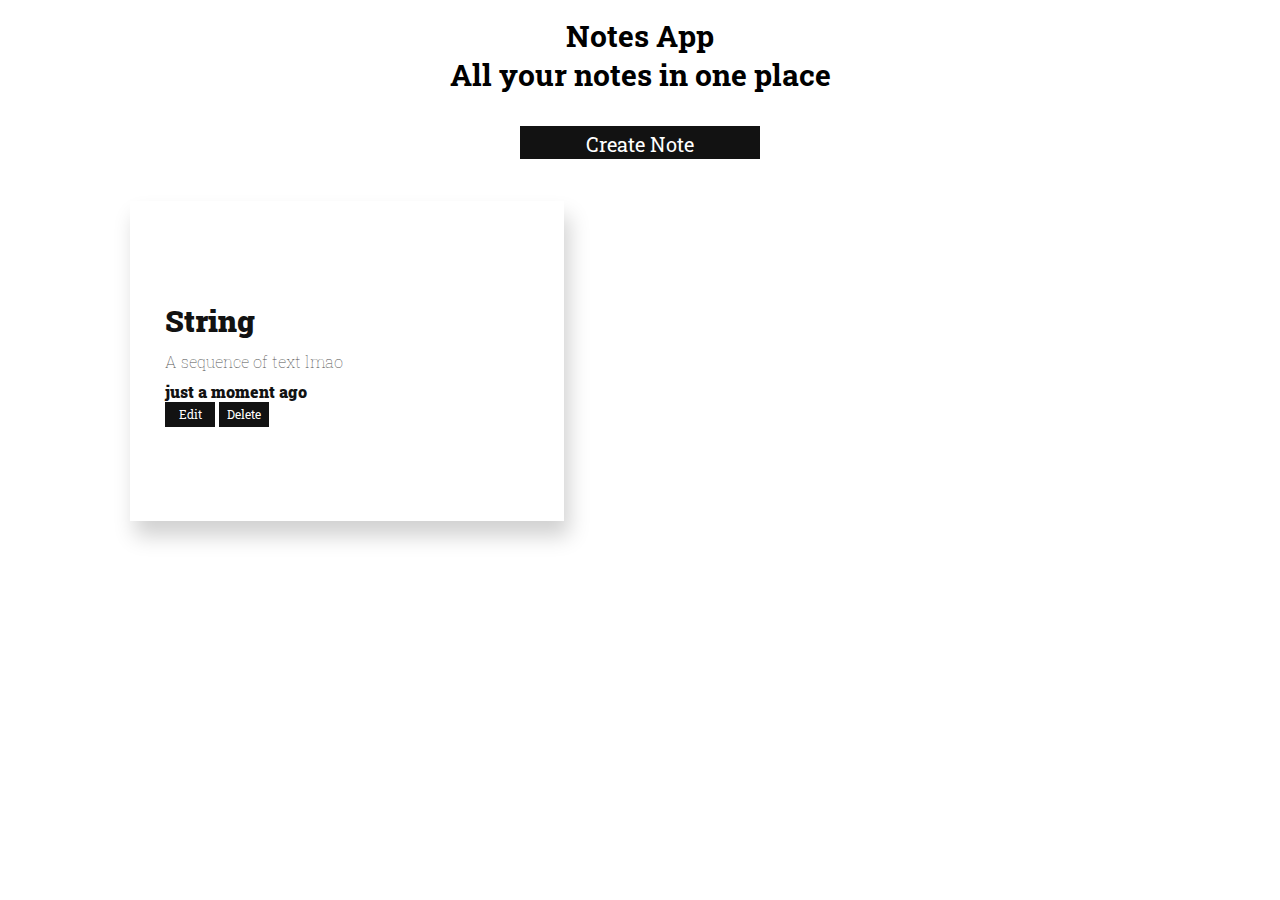
==== index.html @ 2159eb33 "edit-container placeholder" ====
<!DOCTYPE html>
<html lang="en">
	<head>
		<title>Notes App</title>

		<meta charset="UTF-8" />
		<meta http-equiv="Content-Type" content="text/html; charset=UTF-8" />
		<meta http-equiv="X-UA-Compatible" content="IE=Edge" />
		<meta
			name="format-detection"
			content="telephone=no, address=no, email=no"
		/>
		<meta name="viewport" content="width=device-width, initial-scale=1.0" />

		<link rel="stylesheet" href="resources/styles.css" />
	</head>
	<body onload="loadStoredNotes()">
		<header class="header">
			<div class="container">
				<h1>Notes App</h1>
				<h2>All your notes in one place</h2>
			</div>
		</header>

		<div class="actions">
			<input
				type="text"
				id="search-text"
				class="input"
				placeholder="Filter notes"
			/>
			<select class="dropdown" id="filter-by">
				<option value="byEdited">Sort by last edited</option>
				<option value="byCreated">Sort by recently created</option>
				<option value="alphabetical">Sort by alphabetically</option>
			</select>

			<button id="create-note" class="button">Create Note</button>
		</div>

		<div class="edit-container" id="new-container">
			<input
				type="text"
				name="title"
				id="new-note-title"
				class="title-input"
				placeholder="Title"
			/>
			<textarea
				name="body"
				id="new-note-body"
				class="body-input"
				placeholder="Take your note here"
			></textarea>
			<button class="save-button" id="save-note">Save Note</button>
		</div>

		<div class="edit-container" id="update-container">
			<input
				type="text"
				name="title"
				id="updated-note-title"
				class="title-input"
				placeholder="Title"
			/>
			<textarea
				name="body"
				id="updated-note-body"
				class="body-input"
				placeholder="Take your note here"
			></textarea>
			<button class="save-button" id="save-updated-note">Save Changes</button>
		</div>

		<div class="container">
			<div id="notes">
				<a href="#" class="list-item" id="noteTemplate" style="display: none">
					<p class="title">String</p>
					<p class="content">A sequence of text lmao</p>
					<span class="date">just a moment ago</span>
					<br />
					<button class="edit-button" onclick="updateNote(this)">Edit</button>
					<button class="delete-button" onclick="deleteNote(this)">
						Delete
					</button>
				</a>
				<a href="#" class="list-item" id="buttonTest">
					<p class="title">String</p>
					<p class="content">A sequence of text lmao</p>
					<span class="date">just a moment ago</span>
					<br />
					<button class="edit-button" onclick="updateNote(this)">Edit</button>
					<button class="delete-button" onclick="deleteNote(this)">
						Delete
					</button>
				</a>
			</div>
		</div>

		<script src="resources/script.js"></script>
	</body>
</html>
---- resources/styles.css ----
@import url("https://fonts.googleapis.com/css2?family=Roboto+Slab&display=swap");

html {
	padding: 0;
	margin: 0;
	font-family: "Roboto Slab", serif;
}

body {
	margin: 0;
}

header {
	display: block;
	width: 100%;
	margin-top: 1em;
}

h1,
h2 {
	text-align: center;
	padding: 0;
	margin: 0;
	font-size: 30px;
}

.actions {
	text-align: center;
	margin: 2em 0;
}

.actions input,
.actions select {
	font-size: 15px;
	font-weight: 100;
	line-height: 35px;
	color: #707070;
	border: 1px solid #707070;
	/* visibility: hidden; */
	display: none;
}

.actions input {
	width: 140px;
	padding: 0 0.5em;
	line-height: 33px;
	height: 33px;
}

.actions select {
	-webkit-appearance: none;
	-moz-appearance: none;
	appearance: none;
	width: 180px;
	padding: 0 0.5em;
	line-height: 35px;
	height: 35px;
	font-family: inherit;
}

.container {
	width: 100%;
	position: relative;
	display: inline-block;
}

#create-note {
	width: 240px;
	height: 33px;
	line-height: 35px;
	background-color: #121212;
	color: #ffffff;
	border: none;
	font-family: "Roboto Slab", serif;
	font-size: 20px;
	font-weight: 400;
}

#create-note a {
	text-decoration: none;
}

#notes {
	padding-left: 120px;
	margin-bottom: 100px;
	display: block;
}

#notes a {
	display: inline-block;
	color: #121212;
	text-decoration: none;
	padding: 100px 35px 50px 35px;
	margin: 10px;
	width: calc(40% - 100px);
	height: 170px;
	box-shadow: 5px 15px 20px #d1d1d1;
}

#notes a > p {
	margin: 0;
}

#notes a > p:nth-of-type(1) {
	font-size: 30px;
	font-weight: 900;
	margin-bottom: 0.4em;
}

#notes a > p:nth-of-type(2) {
	font-size: 16px;
	font-weight: 100;
	color: #525252;
	line-height: 1.3em;
}

#notes a > span {
	display: inline-block;
	margin-top: 0.5em;
	font-weight: 900;
}

.edit-button {
	width: 50px;
	height: 25px;
	background-color: #121212;
	color: #ffffff;
	border: none;
	font-family: "Roboto Slab", serif;
	font-size: 12px;
}

.delete-button {
	width: 50px;
	height: 25px;
	background-color: #121212;
	color: #ffffff;
	border: none;
	font-family: "Roboto Slab", serif;
	font-size: 12px;
}

.edit-container {
	margin: 0 auto;
	width: calc(60% - 8em);
	padding: 2em 4em;
	box-shadow: 5px 15px 20px #d1d1d1;
	display: none;
}

.edit-container input {
	display: inherit;
	width: 100%;
	background: none;
	line-height: 5rem;
	height: 5rem;
	font-size: 3rem;
	font-weight: 900;
	border: none;
	border-bottom: #121212;
}

.edit-container input::placeholder {
	color: #b9b9b9;
}

.edit-container textarea {
	display: inherit;
	width: 100%;
	border: none;
	height: 400px;
	font-family: "Roboto Slab", serif;
	opacity: 0.5;
	font-weight: 100;
	padding: 1em 0;
	border-top: 1px solid #b9b9b9;
	resize: none;
}

.edit-container textarea::placeholder {
	color: #707070;
}

.save-button {
	width: 240px;
	height: 35px;
	line-height: 35px;
	color: #ffffff;
	background-color: #121212;
	border: none;
	font-size: 20px;
	font-family: "Roboto Slab", serif;
	margin: 2em 0;
}
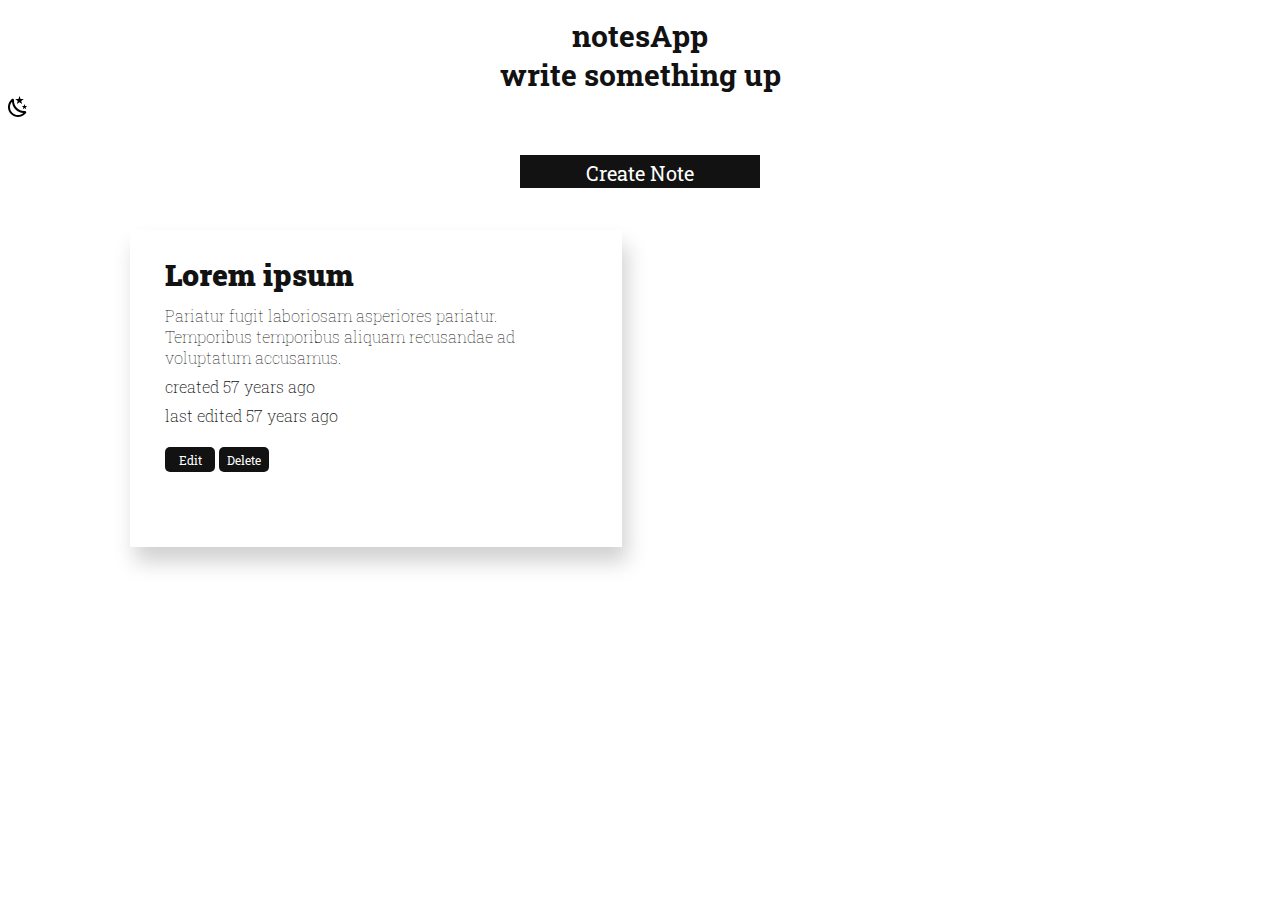
==== commit 25e21b87: "dark-mode" ====
--- a/index.html
+++ b/index.html
@@ -14,11 +14,33 @@
 
 		<link rel="stylesheet" href="resources/styles.css" />
 	</head>
-	<body onload="loadStoredNotes()">
+	<body onload="loadStoredNotes(); loadDates()">
 		<header class="header">
 			<div class="container">
-				<h1>Notes App</h1>
-				<h2>All your notes in one place</h2>
+				<h1>notesApp</h1>
+				<h2>write something up</h2>
+				<button class="dark-mode-btn">
+					<svg
+						class="moon-icon"
+						style="width: 24px; height: 24px"
+						viewBox="0 0 24 24"
+					>
+						<path
+							fill="currentColor"
+							d="M17.75,4.09L15.22,6.03L16.13,9.09L13.5,7.28L10.87,9.09L11.78,6.03L9.25,4.09L12.44,4L13.5,1L14.56,4L17.75,4.09M21.25,11L19.61,12.25L20.2,14.23L18.5,13.06L16.8,14.23L17.39,12.25L15.75,11L17.81,10.95L18.5,9L19.19,10.95L21.25,11M18.97,15.95C19.8,15.87 20.69,17.05 20.16,17.8C19.84,18.25 19.5,18.67 19.08,19.07C15.17,23 8.84,23 4.94,19.07C1.03,15.17 1.03,8.83 4.94,4.93C5.34,4.53 5.76,4.17 6.21,3.85C6.96,3.32 8.14,4.21 8.06,5.04C7.79,7.9 8.75,10.87 10.95,13.06C13.14,15.26 16.1,16.22 18.97,15.95M17.33,17.97C14.5,17.81 11.7,16.64 9.53,14.5C7.36,12.31 6.2,9.5 6.04,6.68C3.23,9.82 3.34,14.64 6.35,17.66C9.37,20.67 14.19,20.78 17.33,17.97Z"
+						/>
+					</svg>
+					<svg
+						class="sun-icon"
+						style="width: 24px; height: 24px"
+						viewBox="0 0 24 24"
+					>
+						<path
+							fill="currentColor"
+							d="M3.55,18.54L4.96,19.95L6.76,18.16L5.34,16.74M11,22.45C11.32,22.45 13,22.45 13,22.45V19.5H11M12,5.5A6,6 0 0,0 6,11.5A6,6 0 0,0 12,17.5A6,6 0 0,0 18,11.5C18,8.18 15.31,5.5 12,5.5M20,12.5H23V10.5H20M17.24,18.16L19.04,19.95L20.45,18.54L18.66,16.74M20.45,4.46L19.04,3.05L17.24,4.84L18.66,6.26M13,0.55H11V3.5H13M4,10.5H1V12.5H4M6.76,4.84L4.96,3.05L3.55,4.46L5.34,6.26L6.76,4.84Z"
+						/>
+					</svg>
+				</button>
 			</div>
 		</header>
 
@@ -76,18 +98,28 @@
 			<div id="notes">
 				<a href="#" class="list-item" id="noteTemplate" style="display: none">
 					<p class="title">String</p>
-					<p class="content">A sequence of text lmao</p>
+					<p class="content">A sequence of text</p>
 					<span class="date">just a moment ago</span>
+					<br />
 					<br />
 					<button class="edit-button" onclick="updateNote(this)">Edit</button>
 					<button class="delete-button" onclick="deleteNote(this)">
 						Delete
 					</button>
 				</a>
-				<a href="#" class="list-item" id="buttonTest">
-					<p class="title">String</p>
-					<p class="content">A sequence of text lmao</p>
+				<!-- Remove this when the app is consider done  -->
+				<a href="#" class="list-item" id="1595007379">
+					<p class="title">Lorem ipsum</p>
+					<p class="content">
+						Pariatur fugit laboriosam asperiores pariatur. Temporibus temporibus
+						aliquam recusandae ad voluptatum accusamus.
+					</p>
 					<span class="date">just a moment ago</span>
+					<br />
+					<span class="last-edited" id="1595007378"
+						>Last edited 2 hours ago</span
+					>
+					<br />
 					<br />
 					<button class="edit-button" onclick="updateNote(this)">Edit</button>
 					<button class="delete-button" onclick="deleteNote(this)">
@@ -98,5 +130,6 @@
 		</div>
 
 		<script src="resources/script.js"></script>
+		<script src="resources/moment.min.js"></script>
 	</body>
 </html>
--- a/resources/styles.css
+++ b/resources/styles.css
@@ -3,11 +3,31 @@
 html {
 	padding: 0;
 	margin: 0;
-	font-family: "Roboto Slab", serif;
 }
 
 body {
-	margin: 0;
+	transition: color 600ms, background-color 600ms;
+	--font: "Roboto Slab", serif;
+	--font-color-primary: #121212;
+	--font-color-secondary: #ffffff;
+	--background-primary: #ffffff;
+	--background-secondary: #ffffff;
+	--button-background: #121212;
+	--color-primary: #707070;
+	--shadow-color: #d1d1d1;
+	margin: 0;
+	font-family: var(--font);
+	background-color: var(--background-primary);
+}
+
+body.dark-mode {
+	--font-color-primary: #ffffff;
+	--font-color-secondary: #ffffff;
+	--background-primary: #121212;
+	--background-secondary: #212121;
+	--button-background: #323232;
+	--color-primary: #707070;
+	--shadow-color: #000000;
 }
 
 header {
@@ -22,6 +42,18 @@
 	padding: 0;
 	margin: 0;
 	font-size: 30px;
+	color: var(--font-color-primary);
+}
+
+.dark-mode-btn {
+	display: block;
+	background: none;
+	border: none;
+}
+
+.sun-icon {
+	display: none;
+	color: #ffffff;
 }
 
 .actions {
@@ -68,10 +100,10 @@
 	width: 240px;
 	height: 33px;
 	line-height: 35px;
-	background-color: #121212;
-	color: #ffffff;
-	border: none;
-	font-family: "Roboto Slab", serif;
+	background-color: var(--button-background);
+	color: var(--font-color-secondary);
+	border: none;
+	font-family: var(--font);
 	font-size: 20px;
 	font-weight: 400;
 }
@@ -86,15 +118,18 @@
 	display: block;
 }
 
+.list-item {
+	background-color: var(--background-secondary);
+	color: var(--font-color-primary);
+}
+
 #notes a {
 	display: inline-block;
-	color: #121212;
 	text-decoration: none;
-	padding: 100px 35px 50px 35px;
+	padding: 25px 35px 75px 35px;
 	margin: 10px;
-	width: calc(40% - 100px);
-	height: 170px;
-	box-shadow: 5px 15px 20px #d1d1d1;
+	width: calc(45% - 100px);
+	box-shadow: 5px 15px 20px var(--shadow-color);
 }
 
 #notes a > p {
@@ -110,33 +145,35 @@
 #notes a > p:nth-of-type(2) {
 	font-size: 16px;
 	font-weight: 100;
-	color: #525252;
+	color: var(--font-color-primary);
 	line-height: 1.3em;
 }
 
 #notes a > span {
 	display: inline-block;
 	margin-top: 0.5em;
-	font-weight: 900;
+	font-weight: 200;
 }
 
 .edit-button {
 	width: 50px;
 	height: 25px;
-	background-color: #121212;
-	color: #ffffff;
-	border: none;
-	font-family: "Roboto Slab", serif;
+	background-color: var(--button-background);
+	color: var(--font-color-secondary);
+	border: none;
+	border-radius: 5px;
+	font-family: var(--font);
 	font-size: 12px;
 }
 
 .delete-button {
 	width: 50px;
 	height: 25px;
-	background-color: #121212;
-	color: #ffffff;
-	border: none;
-	font-family: "Roboto Slab", serif;
+	background-color: var(--button-background);
+	color: var(--font-color-secondary);
+	border: none;
+	border-radius: 5px;
+	font-family: var(--font);
 	font-size: 12px;
 }
 
@@ -144,7 +181,7 @@
 	margin: 0 auto;
 	width: calc(60% - 8em);
 	padding: 2em 4em;
-	box-shadow: 5px 15px 20px #d1d1d1;
+	box-shadow: 5px 15px 20px var(--shadow-color);
 	display: none;
 }
 
@@ -157,7 +194,8 @@
 	font-size: 3rem;
 	font-weight: 900;
 	border: none;
-	border-bottom: #121212;
+	border-bottom: var(--button-background);
+	color: var(--font-color-primary);
 }
 
 .edit-container input::placeholder {
@@ -169,12 +207,14 @@
 	width: 100%;
 	border: none;
 	height: 400px;
-	font-family: "Roboto Slab", serif;
+	font-family: var(--font);
 	opacity: 0.5;
 	font-weight: 100;
 	padding: 1em 0;
 	border-top: 1px solid #b9b9b9;
 	resize: none;
+	color: var(--font-color-primary);
+	background-color: var(--background-secondary);
 }
 
 .edit-container textarea::placeholder {
@@ -185,10 +225,10 @@
 	width: 240px;
 	height: 35px;
 	line-height: 35px;
-	color: #ffffff;
-	background-color: #121212;
+	color: var(--font-color-secondary);
+	background-color: var(--button-background);
 	border: none;
 	font-size: 20px;
-	font-family: "Roboto Slab", serif;
+	font-family: var(--font);
 	margin: 2em 0;
 }
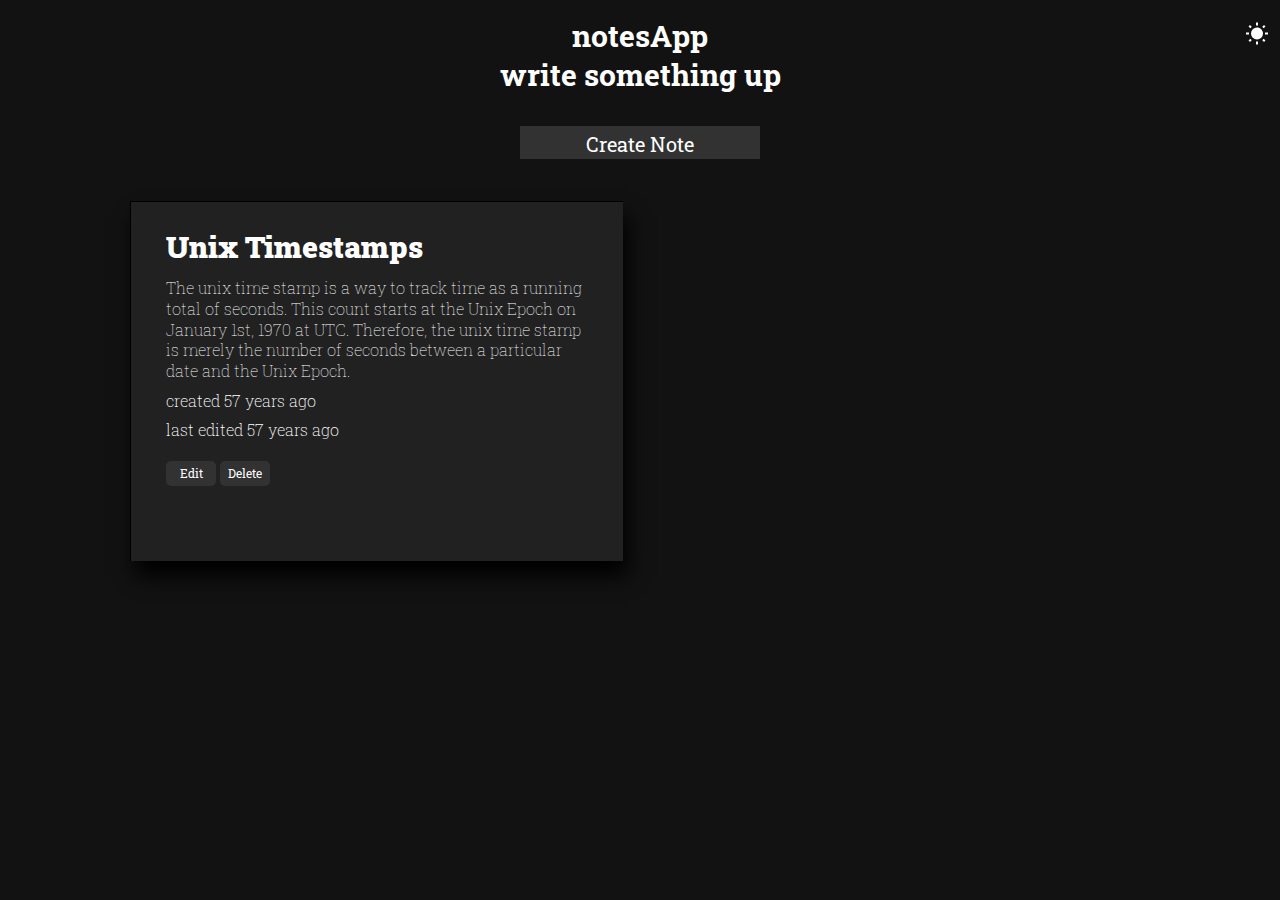
==== commit bf474473: "Responsive notes" ====
--- a/index.html
+++ b/index.html
@@ -14,7 +14,7 @@
 
 		<link rel="stylesheet" href="resources/styles.css" />
 	</head>
-	<body onload="loadStoredNotes(); loadDates()">
+	<body class="dark-mode" onload="loadStoredNotes(); loadDates()">
 		<header class="header">
 			<div class="container">
 				<h1>notesApp</h1>
@@ -109,10 +109,12 @@
 				</a>
 				<!-- Remove this when the app is consider done  -->
 				<a href="#" class="list-item" id="1595007379">
-					<p class="title">Lorem ipsum</p>
+					<p class="title">Unix Timestamps</p>
 					<p class="content">
-						Pariatur fugit laboriosam asperiores pariatur. Temporibus temporibus
-						aliquam recusandae ad voluptatum accusamus.
+						The unix time stamp is a way to track time as a running total of
+						seconds. This count starts at the Unix Epoch on January 1st, 1970 at
+						UTC. Therefore, the unix time stamp is merely the number of seconds
+						between a particular date and the Unix Epoch.
 					</p>
 					<span class="date">just a moment ago</span>
 					<br />
--- a/resources/styles.css
+++ b/resources/styles.css
@@ -10,8 +10,8 @@
 	--font: "Roboto Slab", serif;
 	--font-color-primary: #121212;
 	--font-color-secondary: #ffffff;
-	--background-primary: #ffffff;
-	--background-secondary: #ffffff;
+	--background-primary: #f7f7f7;
+	--background-secondary: #eeeeee;
 	--button-background: #121212;
 	--color-primary: #707070;
 	--shadow-color: #d1d1d1;
@@ -49,10 +49,17 @@
 	display: block;
 	background: none;
 	border: none;
+	position: absolute;
+	top: 5px;
+	right: 5px;
+}
+
+.moon-icon {
+	display: none;
 }
 
 .sun-icon {
-	display: none;
+	display: block;
 	color: #ffffff;
 }
 
@@ -130,6 +137,8 @@
 	margin: 10px;
 	width: calc(45% - 100px);
 	box-shadow: 5px 15px 20px var(--shadow-color);
+	border-top: 1px solid var(--shadow-color);
+	border-left: 1px solid var(--shadow-color);
 }
 
 #notes a > p {
@@ -206,11 +215,10 @@
 	display: inherit;
 	width: 100%;
 	border: none;
-	height: 400px;
-	font-family: var(--font);
-	opacity: 0.5;
+	height: 300px;
+	font-family: var(--font);
 	font-weight: 100;
-	padding: 1em 0;
+	padding: 5px;
 	border-top: 1px solid #b9b9b9;
 	resize: none;
 	color: var(--font-color-primary);
@@ -232,3 +240,44 @@
 	font-family: var(--font);
 	margin: 2em 0;
 }
+
+/* Media queries */
+
+@media screen and (max-width: 992px) {
+	#notes {
+		padding-left: 10px;
+		margin-bottom: 50px;
+	}
+
+	#notes a {
+		display: block;
+		width: calc(95% - 100px);
+	}
+
+	#notes a > p:nth-of-type(1) {
+		font-size: 24px;
+	}
+
+	#notes a > p:nth-of-type(2) {
+		font-size: 16px;
+	}
+
+	#notes a > span {
+		font-size: 12px;
+		font-weight: 100;
+	}
+
+	.edit-container {
+		margin: 20px 10px;
+		width: calc(100vw - 100px);
+		padding: 20px 30px;
+	}
+
+	.edit-container textarea {
+		font-size: 16px;
+	}
+	.edit-container input {
+		height: 2rem;
+		font-size: 24px;
+	}
+}
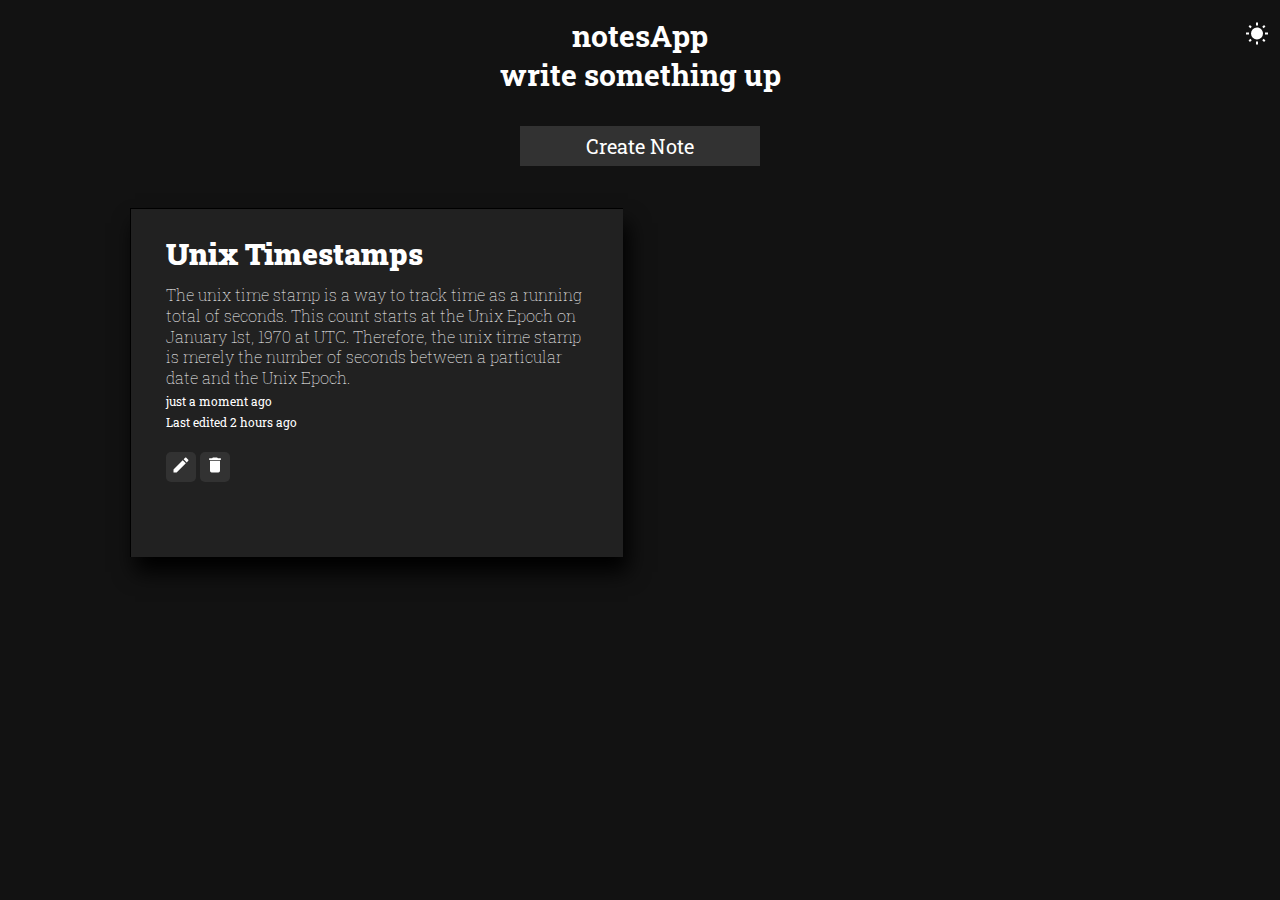
==== commit c7300034: "fixed edit-container bugs" ====
--- a/index.html
+++ b/index.html
@@ -45,18 +45,6 @@
 		</header>
 
 		<div class="actions">
-			<input
-				type="text"
-				id="search-text"
-				class="input"
-				placeholder="Filter notes"
-			/>
-			<select class="dropdown" id="filter-by">
-				<option value="byEdited">Sort by last edited</option>
-				<option value="byCreated">Sort by recently created</option>
-				<option value="alphabetical">Sort by alphabetically</option>
-			</select>
-
 			<button id="create-note" class="button">Create Note</button>
 		</div>
 
@@ -96,19 +84,31 @@
 
 		<div class="container">
 			<div id="notes">
-				<a href="#" class="list-item" id="noteTemplate" style="display: none">
+				<div href="#" class="list-item" id="noteTemplate" style="display: none">
 					<p class="title">String</p>
 					<p class="content">A sequence of text</p>
 					<span class="date">just a moment ago</span>
 					<br />
 					<br />
-					<button class="edit-button" onclick="updateNote(this)">Edit</button>
-					<button class="delete-button" onclick="deleteNote(this)">
-						Delete
+					<button class="edit-button" onclick="updateNote(this)">
+						<svg style="width: 20px; height: 20px" viewBox="0 0 24 24">
+							<path
+								fill="currentColor"
+								d="M20.71,7.04C21.1,6.65 21.1,6 20.71,5.63L18.37,3.29C18,2.9 17.35,2.9 16.96,3.29L15.12,5.12L18.87,8.87M3,17.25V21H6.75L17.81,9.93L14.06,6.18L3,17.25Z"
+							/>
+						</svg>
 					</button>
-				</a>
+					<button class="edit-button" onclick="deleteNote(this)">
+						<svg style="width: 20px; height: 20px" viewBox="0 0 24 24">
+							<path
+								fill="currentColor"
+								d="M19,4H15.5L14.5,3H9.5L8.5,4H5V6H19M6,19A2,2 0 0,0 8,21H16A2,2 0 0,0 18,19V7H6V19Z"
+							/>
+						</svg>
+					</button>
+				</div>
 				<!-- Remove this when the app is consider done  -->
-				<a href="#" class="list-item" id="1595007379">
+				<div href="#" class="list-item" id="1595007379">
 					<p class="title">Unix Timestamps</p>
 					<p class="content">
 						The unix time stamp is a way to track time as a running total of
@@ -123,11 +123,23 @@
 					>
 					<br />
 					<br />
-					<button class="edit-button" onclick="updateNote(this)">Edit</button>
-					<button class="delete-button" onclick="deleteNote(this)">
-						Delete
+					<button class="edit-button" onclick="updateNote(this)">
+						<svg style="width: 20px; height: 20px" viewBox="0 0 24 24">
+							<path
+								fill="currentColor"
+								d="M20.71,7.04C21.1,6.65 21.1,6 20.71,5.63L18.37,3.29C18,2.9 17.35,2.9 16.96,3.29L15.12,5.12L18.87,8.87M3,17.25V21H6.75L17.81,9.93L14.06,6.18L3,17.25Z"
+							/>
+						</svg>
 					</button>
-				</a>
+					<button class="edit-button" onclick="deleteNote(this)">
+						<svg style="width: 20px; height: 20px" viewBox="0 0 24 24">
+							<path
+								fill="currentColor"
+								d="M19,4H15.5L14.5,3H9.5L8.5,4H5V6H19M6,19A2,2 0 0,0 8,21H16A2,2 0 0,0 18,19V7H6V19Z"
+							/>
+						</svg>
+					</button>
+				</div>
 			</div>
 		</div>
 
--- a/resources/styles.css
+++ b/resources/styles.css
@@ -52,6 +52,7 @@
 	position: absolute;
 	top: 5px;
 	right: 5px;
+	cursor: pointer;
 }
 
 .moon-icon {
@@ -68,35 +69,6 @@
 	margin: 2em 0;
 }
 
-.actions input,
-.actions select {
-	font-size: 15px;
-	font-weight: 100;
-	line-height: 35px;
-	color: #707070;
-	border: 1px solid #707070;
-	/* visibility: hidden; */
-	display: none;
-}
-
-.actions input {
-	width: 140px;
-	padding: 0 0.5em;
-	line-height: 33px;
-	height: 33px;
-}
-
-.actions select {
-	-webkit-appearance: none;
-	-moz-appearance: none;
-	appearance: none;
-	width: 180px;
-	padding: 0 0.5em;
-	line-height: 35px;
-	height: 35px;
-	font-family: inherit;
-}
-
 .container {
 	width: 100%;
 	position: relative;
@@ -105,7 +77,7 @@
 
 #create-note {
 	width: 240px;
-	height: 33px;
+	height: 40px;
 	line-height: 35px;
 	background-color: var(--button-background);
 	color: var(--font-color-secondary);
@@ -128,9 +100,10 @@
 .list-item {
 	background-color: var(--background-secondary);
 	color: var(--font-color-primary);
-}
-
-#notes a {
+	padding: 1px;
+}
+
+#notes div {
 	display: inline-block;
 	text-decoration: none;
 	padding: 25px 35px 75px 35px;
@@ -139,51 +112,60 @@
 	box-shadow: 5px 15px 20px var(--shadow-color);
 	border-top: 1px solid var(--shadow-color);
 	border-left: 1px solid var(--shadow-color);
-}
-
-#notes a > p {
-	margin: 0;
-}
-
-#notes a > p:nth-of-type(1) {
+	cursor: auto;
+}
+
+#notes div > p {
+	margin: 0;
+}
+
+#notes div > p:nth-of-type(1) {
 	font-size: 30px;
 	font-weight: 900;
 	margin-bottom: 0.4em;
 }
 
-#notes a > p:nth-of-type(2) {
+#notes div > p:nth-of-type(2) {
 	font-size: 16px;
 	font-weight: 100;
 	color: var(--font-color-primary);
 	line-height: 1.3em;
 }
 
-#notes a > span {
-	display: inline-block;
-	margin-top: 0.5em;
-	font-weight: 200;
-}
+#notes div > span {
+	display: inline-block;
+	font-size: 12px;
+}
+
+/* .edit-button {
+	width: 30px;
+	height: 30px;
+	background-color: var(--button-background);
+	color: var(--font-color-secondary);
+	border: none;
+	border-radius: 5px;
+	font-family: var(--font);
+	font-size: 12px;
+	cursor: pointer;
+} */
 
 .edit-button {
-	width: 50px;
-	height: 25px;
-	background-color: var(--button-background);
-	color: var(--font-color-secondary);
+	width: 30px;
+	height: 30px;
+	color: var(--font-color-secondary);
+	background-color: var(--button-background);
 	border: none;
 	border-radius: 5px;
 	font-family: var(--font);
 	font-size: 12px;
-}
-
-.delete-button {
-	width: 50px;
-	height: 25px;
-	background-color: var(--button-background);
-	color: var(--font-color-secondary);
-	border: none;
-	border-radius: 5px;
-	font-family: var(--font);
-	font-size: 12px;
+	padding: 0;
+	display: inline-block;
+	cursor: pointer;
+}
+
+.edit-button svg {
+	position: relative;
+	margin: 0;
 }
 
 .edit-container {
@@ -241,6 +223,10 @@
 	margin: 2em 0;
 }
 
+button:hover {
+	opacity: 0.5;
+}
+
 /* Media queries */
 
 @media screen and (max-width: 992px) {
@@ -256,6 +242,7 @@
 
 	#notes a > p:nth-of-type(1) {
 		font-size: 24px;
+		display: inline-block;
 	}
 
 	#notes a > p:nth-of-type(2) {
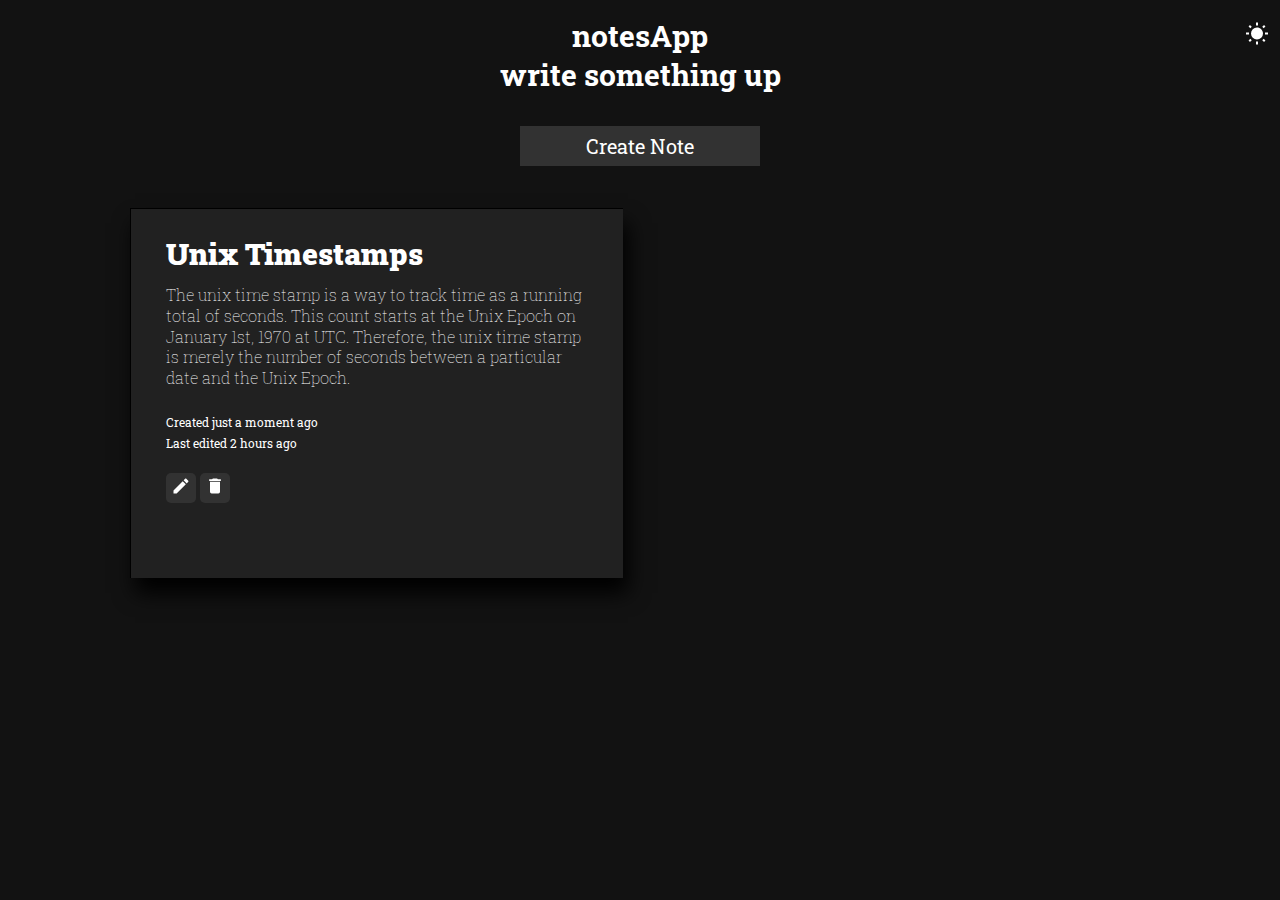
==== commit b4c704fa: "actually fixed containers" ====
--- a/index.html
+++ b/index.html
@@ -87,6 +87,7 @@
 				<div href="#" class="list-item" id="noteTemplate" style="display: none">
 					<p class="title">String</p>
 					<p class="content">A sequence of text</p>
+					<br />
 					<span class="date">just a moment ago</span>
 					<br />
 					<br />
@@ -116,7 +117,8 @@
 						UTC. Therefore, the unix time stamp is merely the number of seconds
 						between a particular date and the Unix Epoch.
 					</p>
-					<span class="date">just a moment ago</span>
+					<br />
+					<span class="date">Created just a moment ago</span>
 					<br />
 					<span class="last-edited" id="1595007378"
 						>Last edited 2 hours ago</span
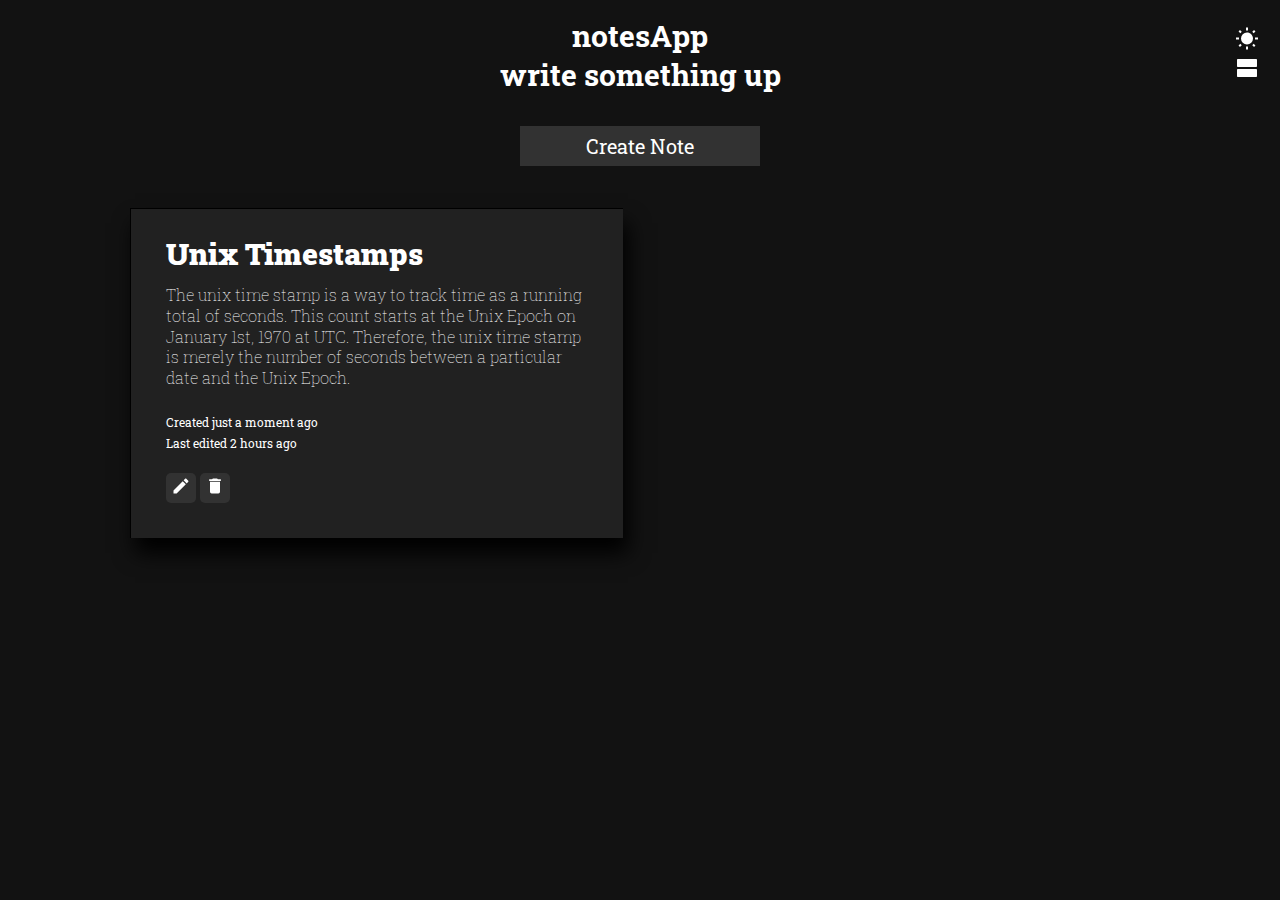
==== commit 736ea418: "note arange" ====
--- a/index.html
+++ b/index.html
@@ -19,28 +19,52 @@
 			<div class="container">
 				<h1>notesApp</h1>
 				<h2>write something up</h2>
-				<button class="dark-mode-btn">
-					<svg
-						class="moon-icon"
-						style="width: 24px; height: 24px"
-						viewBox="0 0 24 24"
-					>
-						<path
-							fill="currentColor"
-							d="M17.75,4.09L15.22,6.03L16.13,9.09L13.5,7.28L10.87,9.09L11.78,6.03L9.25,4.09L12.44,4L13.5,1L14.56,4L17.75,4.09M21.25,11L19.61,12.25L20.2,14.23L18.5,13.06L16.8,14.23L17.39,12.25L15.75,11L17.81,10.95L18.5,9L19.19,10.95L21.25,11M18.97,15.95C19.8,15.87 20.69,17.05 20.16,17.8C19.84,18.25 19.5,18.67 19.08,19.07C15.17,23 8.84,23 4.94,19.07C1.03,15.17 1.03,8.83 4.94,4.93C5.34,4.53 5.76,4.17 6.21,3.85C6.96,3.32 8.14,4.21 8.06,5.04C7.79,7.9 8.75,10.87 10.95,13.06C13.14,15.26 16.1,16.22 18.97,15.95M17.33,17.97C14.5,17.81 11.7,16.64 9.53,14.5C7.36,12.31 6.2,9.5 6.04,6.68C3.23,9.82 3.34,14.64 6.35,17.66C9.37,20.67 14.19,20.78 17.33,17.97Z"
-						/>
-					</svg>
-					<svg
-						class="sun-icon"
-						style="width: 24px; height: 24px"
-						viewBox="0 0 24 24"
-					>
-						<path
-							fill="currentColor"
-							d="M3.55,18.54L4.96,19.95L6.76,18.16L5.34,16.74M11,22.45C11.32,22.45 13,22.45 13,22.45V19.5H11M12,5.5A6,6 0 0,0 6,11.5A6,6 0 0,0 12,17.5A6,6 0 0,0 18,11.5C18,8.18 15.31,5.5 12,5.5M20,12.5H23V10.5H20M17.24,18.16L19.04,19.95L20.45,18.54L18.66,16.74M20.45,4.46L19.04,3.05L17.24,4.84L18.66,6.26M13,0.55H11V3.5H13M4,10.5H1V12.5H4M6.76,4.84L4.96,3.05L3.55,4.46L5.34,6.26L6.76,4.84Z"
-						/>
-					</svg>
-				</button>
+				<div class="actions-buttons">
+					<button class="dark-mode-btn">
+						<svg
+							class="moon-icon"
+							style="width: 24px; height: 24px"
+							viewBox="0 0 24 24"
+						>
+							<path
+								fill="currentColor"
+								d="M17.75,4.09L15.22,6.03L16.13,9.09L13.5,7.28L10.87,9.09L11.78,6.03L9.25,4.09L12.44,4L13.5,1L14.56,4L17.75,4.09M21.25,11L19.61,12.25L20.2,14.23L18.5,13.06L16.8,14.23L17.39,12.25L15.75,11L17.81,10.95L18.5,9L19.19,10.95L21.25,11M18.97,15.95C19.8,15.87 20.69,17.05 20.16,17.8C19.84,18.25 19.5,18.67 19.08,19.07C15.17,23 8.84,23 4.94,19.07C1.03,15.17 1.03,8.83 4.94,4.93C5.34,4.53 5.76,4.17 6.21,3.85C6.96,3.32 8.14,4.21 8.06,5.04C7.79,7.9 8.75,10.87 10.95,13.06C13.14,15.26 16.1,16.22 18.97,15.95M17.33,17.97C14.5,17.81 11.7,16.64 9.53,14.5C7.36,12.31 6.2,9.5 6.04,6.68C3.23,9.82 3.34,14.64 6.35,17.66C9.37,20.67 14.19,20.78 17.33,17.97Z"
+							/>
+						</svg>
+						<svg
+							class="sun-icon"
+							style="width: 24px; height: 24px"
+							viewBox="0 0 24 24"
+						>
+							<path
+								fill="currentColor"
+								d="M3.55,18.54L4.96,19.95L6.76,18.16L5.34,16.74M11,22.45C11.32,22.45 13,22.45 13,22.45V19.5H11M12,5.5A6,6 0 0,0 6,11.5A6,6 0 0,0 12,17.5A6,6 0 0,0 18,11.5C18,8.18 15.31,5.5 12,5.5M20,12.5H23V10.5H20M17.24,18.16L19.04,19.95L20.45,18.54L18.66,16.74M20.45,4.46L19.04,3.05L17.24,4.84L18.66,6.26M13,0.55H11V3.5H13M4,10.5H1V12.5H4M6.76,4.84L4.96,3.05L3.55,4.46L5.34,6.26L6.76,4.84Z"
+							/>
+						</svg>
+					</button>
+					<button class="note-style">
+						<svg
+							class="dashboard"
+							style="width: 24px; height: 24px"
+							viewBox="0 0 24 24"
+						>
+							<path
+								fill="currentColor"
+								d="M13,3V9H21V3M13,21H21V11H13M3,21H11V15H3M3,13H11V3H3V13Z"
+							/>
+						</svg>
+						<svg
+							class="agenda"
+							style="width: 24px; height: 24px"
+							viewBox="0 0 24 24"
+						>
+							<path
+								fill="currentColor"
+								d="M21 3H3C2.4 3 2 3.4 2 4V10C2 10.6 2.4 11 3 11H21C21.6 11 22 10.6 22 10V4C22 3.4 21.6 3 21 3M21 13H3C2.4 13 2 13.4 2 14V20C2 20.6 2.4 21 3 21H21C21.6 21 22 20.6 22 20V14C22 13.4 21.6 13 21 13Z"
+							/>
+						</svg>
+					</button>
+				</div>
 			</div>
 		</header>
 
--- a/resources/styles.css
+++ b/resources/styles.css
@@ -45,18 +45,23 @@
 	color: var(--font-color-primary);
 }
 
-.dark-mode-btn {
-	display: block;
-	background: none;
-	border: none;
+.actions-buttons {
+	display: block;
+	padding: 5px;
 	position: absolute;
 	top: 5px;
 	right: 5px;
 	cursor: pointer;
 }
 
+.dark-mode-btn {
+	background: none;
+	border: none;
+}
+
 .moon-icon {
 	display: none;
+	color: #121212;
 }
 
 .sun-icon {
@@ -67,6 +72,25 @@
 .actions {
 	text-align: center;
 	margin: 2em 0;
+}
+
+.note-style {
+	display: block;
+	background: none;
+	border: none;
+	top: 5px;
+	margin-right: 5px;
+	right: 0px;
+	cursor: pointer;
+}
+
+.agenda,
+.dashboard {
+	color: #ffffff;
+}
+
+.dashboard {
+	display: none;
 }
 
 .container {
@@ -100,15 +124,14 @@
 .list-item {
 	background-color: var(--background-secondary);
 	color: var(--font-color-primary);
-	padding: 1px;
+	width: calc(45% - 100px);
 }
 
 #notes div {
 	display: inline-block;
 	text-decoration: none;
-	padding: 25px 35px 75px 35px;
+	padding: 25px 35px 35px 35px;
 	margin: 10px;
-	width: calc(45% - 100px);
 	box-shadow: 5px 15px 20px var(--shadow-color);
 	border-top: 1px solid var(--shadow-color);
 	border-left: 1px solid var(--shadow-color);
@@ -136,18 +159,6 @@
 	display: inline-block;
 	font-size: 12px;
 }
-
-/* .edit-button {
-	width: 30px;
-	height: 30px;
-	background-color: var(--button-background);
-	color: var(--font-color-secondary);
-	border: none;
-	border-radius: 5px;
-	font-family: var(--font);
-	font-size: 12px;
-	cursor: pointer;
-} */
 
 .edit-button {
 	width: 30px;
@@ -230,9 +241,22 @@
 /* Media queries */
 
 @media screen and (max-width: 992px) {
+	h2 {
+		font-size: 24px;
+	}
+
+	.dashboard,
+	.agenda {
+		display: none !important;
+	}
+
 	#notes {
 		padding-left: 10px;
 		margin-bottom: 50px;
+	}
+
+	.list-item {
+		width: calc(100% - 100px) !important;
 	}
 
 	#notes a {
